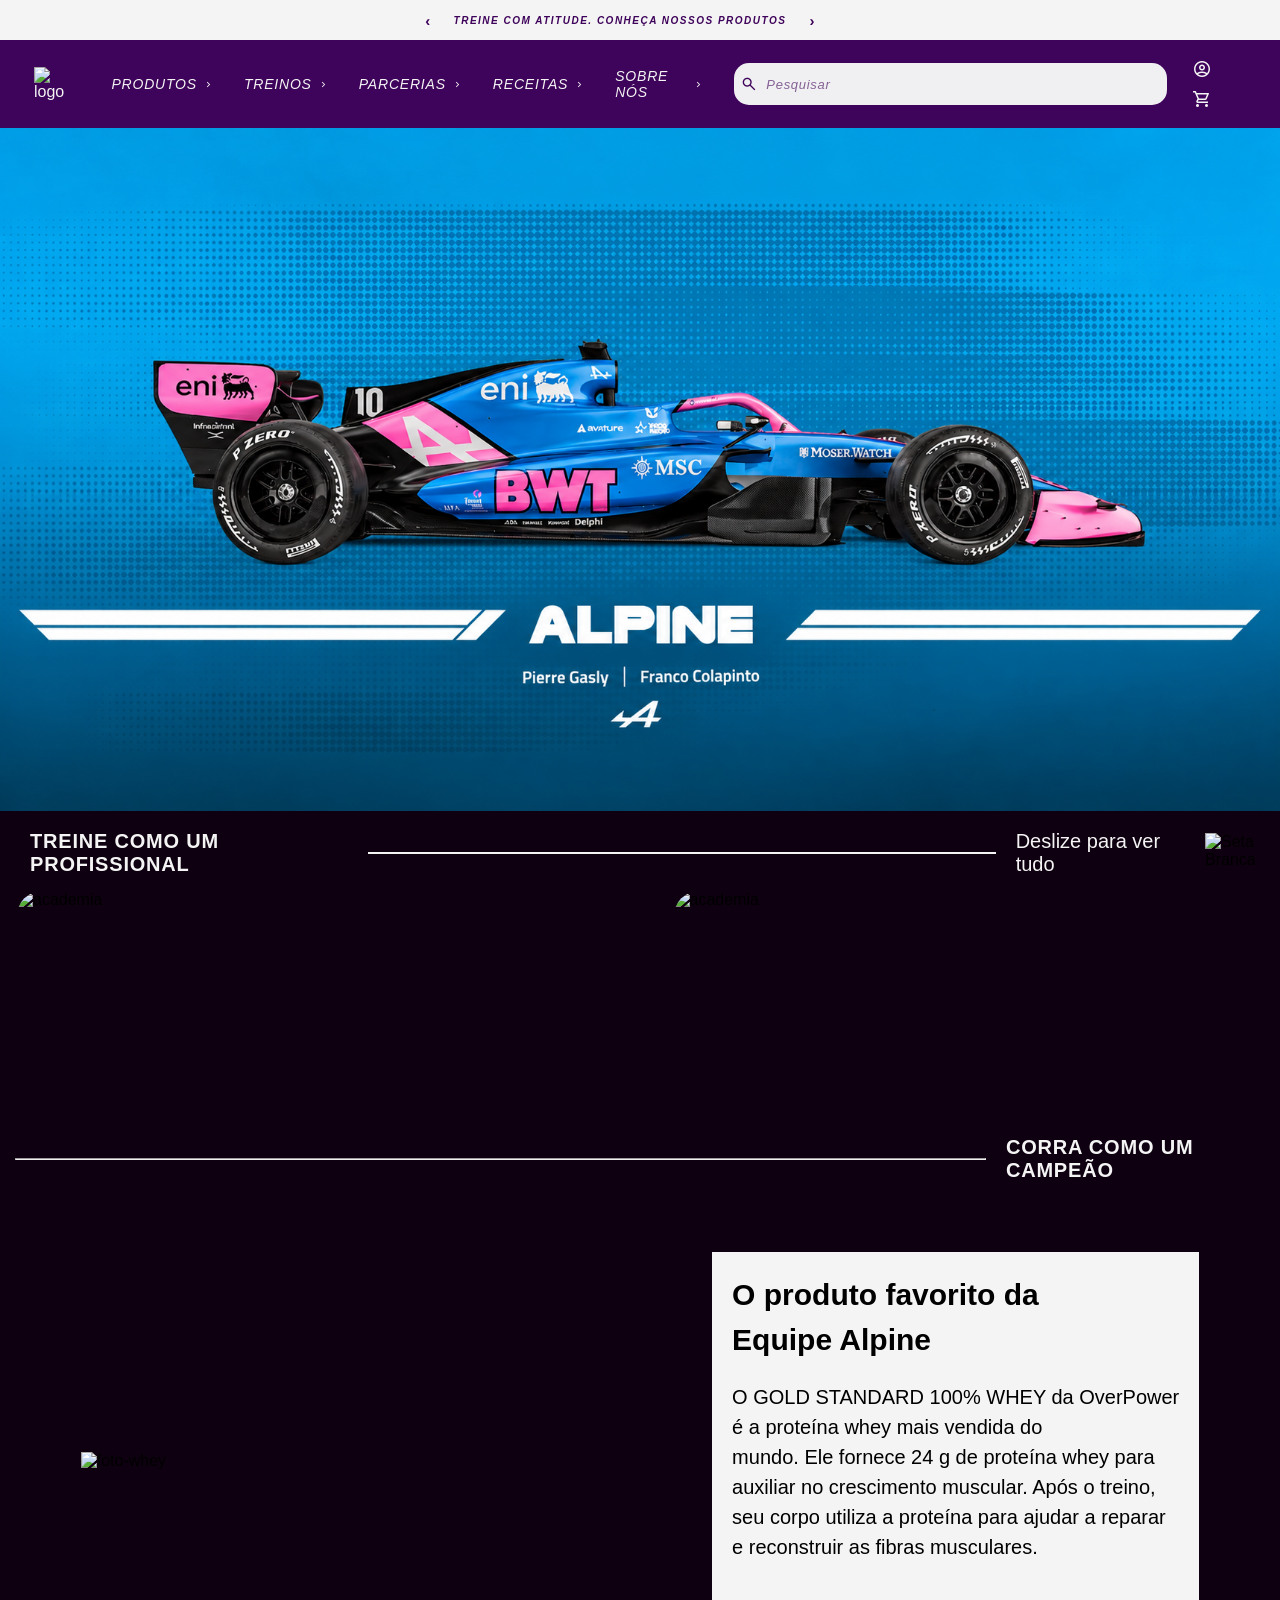
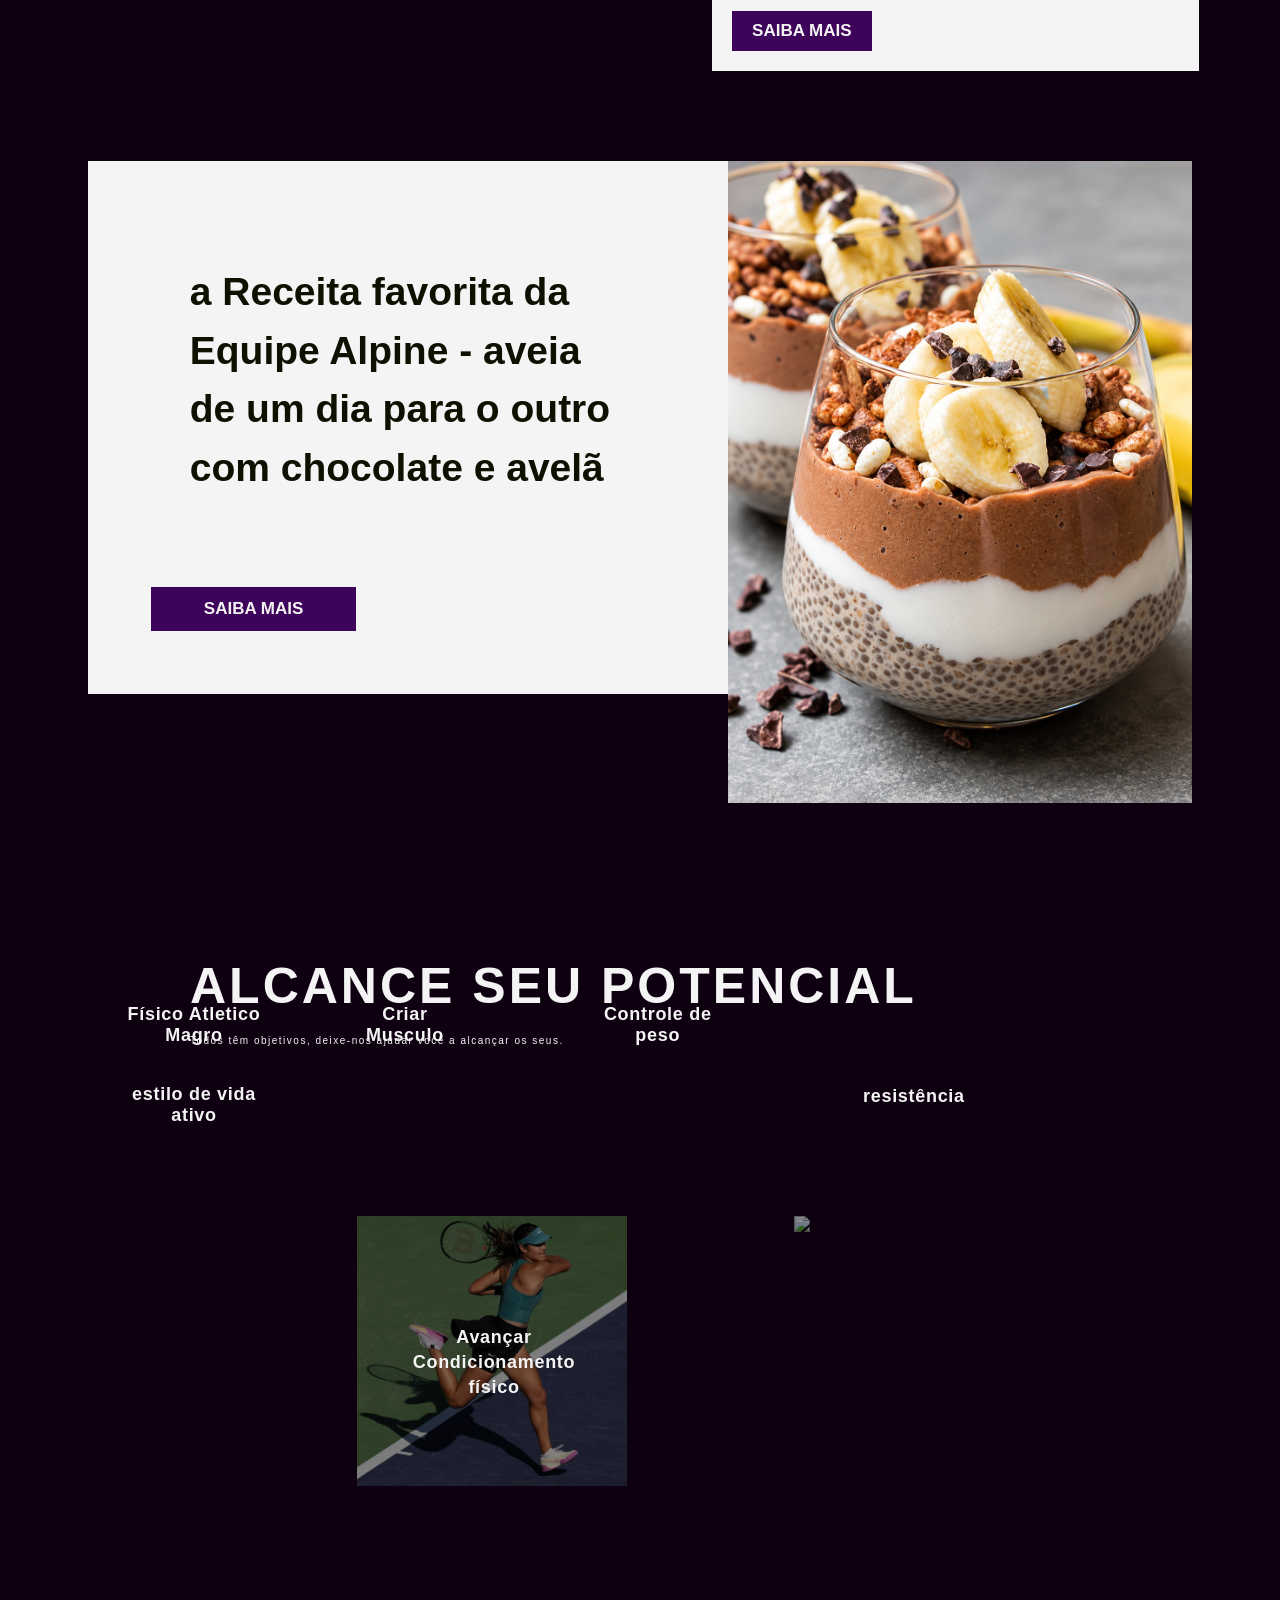
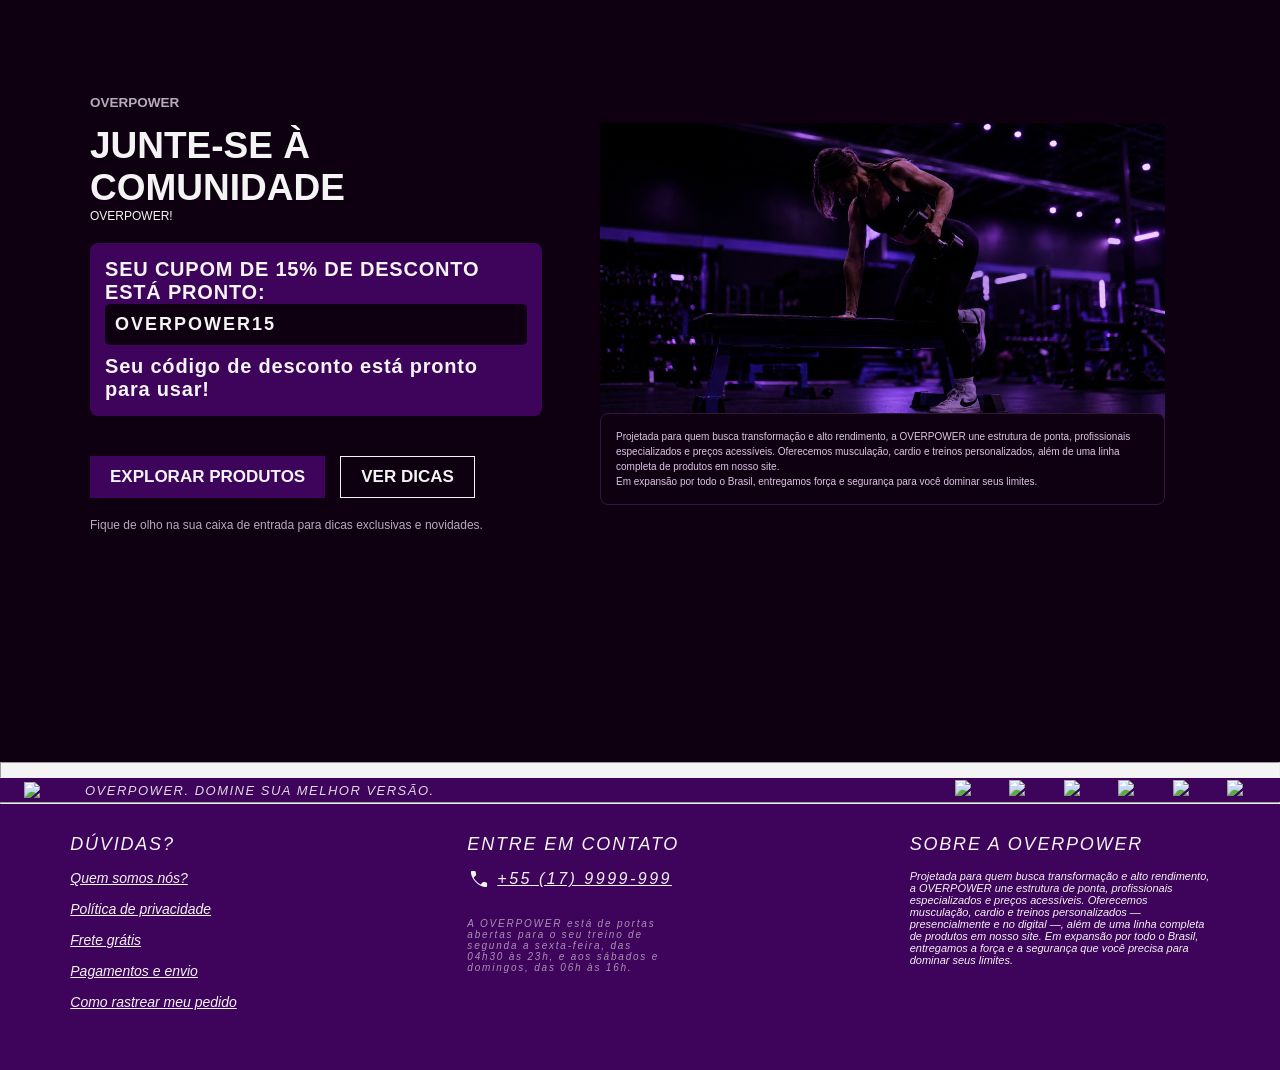
==== alpine.html @ 9fbe12ad "Add files via upload" ====
<!DOCTYPE html>
<html lang="pt-br">
<head>
    <link rel="icon" href="imagem/icone_topo_chrome.png" type="image/x-icon">
    <meta charset="UTF-8">
    <meta name="viewport" content="width=device-width, initial-scale=1.0">
    <title>OVERPOWER</title>
    <link rel="stylesheet" href="alpine.css">
    <!--link dos icones -->
    <link rel="stylesheet"
        href="https://fonts.googleapis.com/css2?family=Material+Symbols+Outlined:opsz,wght,FILL,GRAD@20..48,100..700,0..1,-50..200&icon" />
<body>
    <header class="carrosel">
        <input type="radio" name="frase_control" id="frase1" checked>
        <input type="radio" name="frase_control" id="frase2">
        <input type="radio" name="frase_control" id="frase3">
        <input type="radio" name="frase_control" id="frase4">
        <div class="frase_item item_1"> <!--setas laterais-->
            <label for="frase4" class="seta">&lsaquo;</label>
            <span class="frase">TREINE COM ATITUDE. CONHEÇA NOSSOS PRODUTOS</span>
            <label for="frase2" class="seta">&rsaquo;</label>
        </div>
        <div class="frase_item item_2">
            <label for="frase1" class="seta">&lsaquo;</label>
            <span class="frase">DESCUBRA ONDE A EVOLUÇÃO ACONTECE. CONHEÇA A OVERPOWER</span>
            <label for="frase3" class="seta">&rsaquo;</label>
        </div>
        <div class="frase_item item_3">
            <label for="frase2" class="seta">&lsaquo;</label>
            <span class="frase">UMA REDE FEITA PARA QUEM QUER EVOLUIR. CONHEÇA NOSSOS PARCEIROS</span>
            <label for="frase4" class="seta">&rsaquo;</label>
        </div>
        <div class="frase_item item_4">
            <label for="frase3" class="seta">&lsaquo;</label>
            <span class="frase">DESAFIE SEUS LIMITES. ULTRAPASSE-OS. EXPLORE NOSSOS TREINOS</span>
            <label for="frase1" class="seta">&rsaquo;</label>
        </div>
        <section class="carrosel_header">
            <input type="radio" name="carrosel_control" id="carrosel1" checked>
            <input type="radio" name="carrosel_control" id="carrosel2">
            <input type="radio" name="carrosel_control" id="carrosel3">
            <input type="radio" name="carrosel_control" id="carrosel4">
        </section>
    </header>
    <nav>
        <div id="parte_esquerda_menu">
            <a href="index.html"><img src="imagem/logo branca com fundo roxo.png" alt="logo" width="180px" class="logo_menu"></a>
            <!--TOPICOS MENU-->
            <section>
                <a href="produtos.html"><h5>PRODUTOS</h5></a>
                <span class="material-symbols-outlined">
                    chevron_right
                </span>
            </section>
            <section>
                <a href="treinos.html"><h5>TREINOS</h5></a>
                <span class="material-symbols-outlined">
                    chevron_right
                </span>
            </section>
            <section>
                <a href="parcerias.html"><h5>PARCERIAS</h5></a>
                <span class="material-symbols-outlined">
                    chevron_right
                </span>
            </section>
            <section>
                <a href="receitas.html"><h5>RECEITAS</h5></a>
                <span class="material-symbols-outlined">
                    chevron_right
                </span>
            </section>
            <section>
                <a href="sobrenos.html"><h5>SOBRE NÓS</h5></a>
                <span class="material-symbols-outlined">
                    chevron_right
                </span>
            </section>
        </div>
        <div id="parte_direita_menu">
            <!-- parte de pesquisa-->
            <div id="pesquisa">
                <span class="material-symbols-outlined">
                    search
                </span>
                <input type="text" placeholder="Pesquisar">
            </div>
            <div id="icones_lateral_menu">
                <span class="material-symbols-outlined">
                    account_circle
                </span>
                <a href="carrinho.html">
                    <span class="material-symbols-outlined">
                        shopping_cart
                    </span>
                </a>
            </div>
        </div>
    </nav>

      <img
        class="banner"
        src="imagens-parceria/foto - alpine.png"
        alt="banner alpine"
      />

      <section class="profissional">
        <h4 style="margin-left: 15px">TREINE COMO UM PROFISSIONAL</h4>
        <hr class="linha-1" />
        <p class="deslize">Deslize para ver tudo</p>
        <img
          class="seta-branca"
          src="imagens-parceria/Ícone Roxo com Seta Branca.png"
          alt="Seta Branca"
        />
      </section>

      <section class="fotos">
        <img
          class="pierre"
          src="imagens-parceria/foto pierre.png"
          alt="academia"
        />
        <img
          class="colapinto"
          src="imagens-parceria/foto colapinto.png"
          alt="academia"
        />
      </section>

      <section class="corra">
        <hr class="linha" />

        <h4>CORRA COMO UM CAMPEÃO</h4>
      </section>

      <section class="whey">
        <img src="imagens-parceria/foto png - whey (2).png" alt="foto-whey" width="480px"/>

        <background class="background-whey">
          <h3 class="tituloh3">
            O produto favorito da <br />
            Equipe Alpine
          </h3>

          <p class="texto-whey">
            O GOLD STANDARD 100% WHEY da OverPower <br />é a proteína whey mais
            vendida do <br />
            mundo. Ele fornece 24 g de proteína whey para <br />
            auxiliar no crescimento muscular. Após o treino, <br />
            seu corpo utiliza a proteína para ajudar a reparar <br />
            e reconstruir as fibras musculares.
          </p>

          <a href="produtos.html"><button class="botao_whey">SAIBA MAIS</button></a>
        </background>
      </section>


      <section class="receitas">
        <div class="background-receitas">
          <h3 class="titulo-receita">
            a Receita favorita da Equipe Alpine - aveia de um dia para o outro com
            chocolate e avelã
          </h3>

          <a href="receitas.html"><div class="botao_receitas">SAIBA MAIS</div></a>
        </div>
        <div>
          <img
            class="bebida"
            src="imagens-parceria/foto - bebida favorita.png"
            alt=""
            width="100%"
          />
        </div>
      </section>


      <section class="potencial">
      
        <h3 class="titulo-potencial">ALCANCE SEU POTENCIAL</h3>

        <p class="texto-potencial">
          Todos têm objetivos, deixe-nos ajudar você a alcançar os seus.
        </p>
   
      </section>


 <div class="treinos">
      
        <section class="fisico">
         
            <a href="treinos.html"><img class= "foto-fisico" src="imagens-parceria/foto - físico atletico e magro.jpg" alt=""></a>
            <h4 class="texto-fisico">Físico Atletico <br> Magro</h4>
       
        </section>

        <section class="musculo">
         
            <a href="treinos.html"><img class= "foto-musculo" src="imagens-parceria/foto - criar musculo.png" alt=""></a>
            <h4 class="texto-musculo">Criar <br> Musculo</h4>
       
        </section>

        <section class="peso">

            <a href="treinos.html"><img class= "foto-peso" src="imagens-parceria/foto - controle de peso.jpg" alt=""></a>
            <h4 class="texto-peso">Controle de <br> peso</h4>

        </section>

    </div>
      
      
      <div class="treinos2">
      
        <section class="estilo">
         
            <a href="treinos.html"><img class= "foto-estilo" src="imagens-parceria/foto - corrida.png" alt=""></a>
            <h4 class="texto-estilo">estilo de vida <br>ativo</h4>
       
        </section>
   

        <section class="condicionamento">
         
            <a href="treinos.html"><img class= "foto-condicionamento" src="imagens-parceria/foto - condicionamento.jpeg"></a>
            <h4 class="texto-condicionamento">Avançar <br>Condicionamento <br>físico</h4>
       
        </section>

        <section class="resistencia">

            <a href="treinos.html"><img class= "foto-resistencia" src="imagens-parceria/foto - resistencia.png"></a>
            <h4 class="texto-resistencia">resistência</h4>

        </section>

    </div>
  

<section class="anuncio">

 
    <div class="conteudo-anuncio">

        <div class="titulo-anuncio">
            <h2>OVERPOWER</h2>
        </div>

        <h1 class="titulo-principal">JUNTE-SE À COMUNIDADE</h1>
        <p>OVERPOWER!</p>

        <div class="cupom">
           
            <h4>SEU CUPOM DE 15% DE DESCONTO ESTÁ PRONTO:</h4>

            <div class="codigo-cupom">
                <h2>OVERPOWER15</h2>
            </div>

            <h4>
                Seu código de desconto está pronto para usar!
            </h4>
       
        </div>



        <div class="botoes">
           
            <button class="botao-roxo">EXPLORAR PRODUTOS</button>

          
             <button class="botao-contorno">VER DICAS</button>
       
        </div>

        <p class="texto-final">
            Fique de olho na sua caixa de entrada para dicas
            exclusivas e novidades.
        </p>

    </div>

    
    <div class="imagem-anuncio">

        <img src="imagens-parceria/foto - anuncio.png" alt="">

        <div class="texto-imagem">
            <p>
                Projetada para quem busca transformação e alto
                rendimento, a OVERPOWER une estrutura de ponta,
                profissionais especializados e preços acessíveis.
                Oferecemos musculação, cardio e treinos personalizados,
                além de uma linha completa de produtos em nosso site.
            </p>

            <p>
                Em expansão por todo o Brasil, entregamos força
                e segurança para você dominar seus limites.
            </p>
        </div>

    </div>

</section>


      
      <hr id="barra_maior">
    <footer>
    
        <div class="parte_superior">
            <section id="frase_e_icone">
            <img src="imagem/icone fundo removido.png" width="55px">
            <p class="frase_footer"><i> OVERPOWER. DOMINE SUA MELHOR VERSÃO. </i></p>
            </section>
            <div id="icones">
                <img class="icones_redes" src="imagem/Platform=X (Twitter), Color=Negative.png" width="20px">
                <img class="icones_redes" src="imagem/Platform=TikTok, Color=Negative.png" width="20px">
                <img class="icones_redes" src="imagem/Platform=Facebook, Color=Negative.png" width="20px">
                <img class="icones_redes" src="imagem/Platform=Instagram, Color=Negative.png" width="20px">
                <img class="icones_redes" src="imagem/Platform=YouTube, Color=Negative.png" width="22px">
                <img class="icones_redes" src="imagem/Platform=WhatsApp, Color=Negative.png" width="20px">
            </div>
        </div>
        
        <hr id="barra_menor">
        <div class="caixa_do_rodape">
                <div class="caixas">
                    <h5><i>DÚVIDAS?</i></h5>
                    <a href="sobrenos.html"><p><i>Quem somos nós?</i></p></a>
                    <p><i>Política de privacidade</i></p>
                    <p><i>Frete grátis</i></p>
                    <p><i>Pagamentos e envio</i></p>
                    <p><i>Como rastrear meu pedido</i></p>
                </div>
                <div class="caixas">
                    <h5><i>ENTRE EM CONTATO</i></h5>
                    <div id="contato">
                        <span class="material-symbols-outlined" style=" color: #f4f4f4;
                                font-variation-settings:
                                'FILL' 5,
                                'wght' 200,
                                'GRAD' 10,
                                'opsz' 24">
                            call
                        </span>
                        <p><i>+55 (17) 9999-999</i></p>
                    </div>
                    <p id="contato_especifico"><i>A OVERPOWER está de portas abertas para o seu treino de segunda a sexta-feira, das 04h30 às 23h, e aos sábados e domingos, das 06h às 16h.</i></p>
                
                </div>
                <div class="caixas">
                    
                    <a href="sobrenos.html"><h5><i>SOBRE A OVERPOWER</i></h5></a>
                    <p id="sobre_frase_rodape"><i>Projetada para quem busca transformação e alto rendimento, a OVERPOWER une estrutura de ponta, profissionais especializados e preços acessíveis. Oferecemos musculação, cardio e treinos personalizados — presencialmente e no digital —, além de uma linha completa de produtos em nosso site.
                    Em expansão por todo o Brasil, entregamos a força e a segurança que você precisa para dominar seus limites.</i></p>
                </div>
        </div>
    </footer>
---- alpine.css ----
*{
    margin: 0;
    padding: 0;
    box-sizing: border-box;
    font-family:'lemon milk', sans-serif;
}
a{
    color: #f4f4f4;
    text-decoration: none;
}
header{
    background-color: #f4f4f4;
    color: #3e035a;
    padding: 10px;
    gap: 40px;
    font-size: 9px;
    font-weight: bold;
    text-underline-offset: 3px;
    letter-spacing: 0.3px;
}    
.carrosel{
    position: relative;
    display: flex;
    justify-content: center;    
    align-items: center;
    min-height: 40px;
    overflow: hidden;
}
.carrosel input[type="radio"]{
    display: none;
}
.frase_item{
    position: absolute;
    display: flex;
    align-items: center;
    gap: 15px;
    opacity: 0;
    visibility: hidden;
    transition: opacity 0.5s ease-in-out, visibility 0.5s ease-in-out;
}
#frase1:checked ~ .item_1,
#frase2:checked ~ .item_2, 
#frase3:checked ~ .item_3,
#frase4:checked ~ .item_4{
    opacity: 1;
    visibility: visible;
    position: relative;
}
.seta{
    cursor: pointer;
    font-size: 15px;
    font-weight: bold; 
    user-select: none;
    padding: 0px 8px;
}
.seta:hover{
    color: #3e035a83;
}
.frase{
    font-size: 10px;
    font-style: italic;
    letter-spacing: 1.5px;
    text-align: center;
    margin:0px;
}
nav{
    display: flex;
    background-color: #3e035a;
    padding: 14px;
    color: #f4f4f4;
    align-items: center;
    gap: 30px;
    justify-content: space-between;
}
#parte_esquerda_menu{
    display: flex;
    justify-content: flex-start;
    gap: 30px;
}
nav h5{
   font-size: 14px;
   font-style:italic;
   font-weight: 500;
   letter-spacing: 0.8px;
   transition: color 0.3s ease-in-out, text-decoration 0.3s ease-in-out; 
}
nav .material-symbols-outlined{
    font-size:11px;
    transition: color 0.3s ease-in-out; 
}
.logo_menu{
    margin-right: 15px;
    margin-left: 20px;
}
nav section{
    display: flex;
    align-items:center;
    gap: 6px;
}
nav section:hover{
    color:#f4f4f4af;
    cursor: pointer;
}
nav h5:hover{
    color:#f4f4f4af;
    cursor: pointer;
    text-decoration: underline;
   /* dar espaço entre a linha e o texto */
   text-underline-offset: 3px;
}
#pesquisa{
    display: flex;
    align-items: center;
    font-size: 10px;
    font-style:italic;
    font-weight: 540;
    letter-spacing: 0.7px;
    gap: 8px;
    background-color: #f4f4f4fa;
    color: #3e035a;
    padding: 12px;
    padding-left: 6px;
    padding-right: 250px;
    border-radius: 15px;
}
#pesquisa input {
    background: transparent; /* Remove o fundo branco padrão */
    border: none;      
    outline: none;           /* Remove aquela borda preta/azul que aparece ao clicar */
    color: #3e035a;        
    font-size: 13px;
    font-style: italic;
    font-weight: 500;
    letter-spacing: 0.7px;
    width: 100%;             /* Faz o campo de texto ocupar o resto do espaço interno */
}
/*Cor do texto de exemplo (Placeholder) */
#pesquisa input::placeholder {
    color: #3e035a99;        /* Deixa o "Pesquisar" um pouco mais transparente */
}
#pesquisa .material-symbols-outlined{
    font-size: 18px;
}
#parte_direita_menu{
    display: flex;
    gap: 20px;
    align-items: center;
    color: #f4f4f4;
    justify-content:flex-end;
    margin-right: 20px;
}
#icones_lateral_menu .material-symbols-outlined{
    font-size: 20px;
    padding:5px
}






body{
    background-color: #0f0011;
    
}

.banner{
    
width: 100%;
    height: auto;

}

.linha-1{
    border: 1px solid #f4f4f4;
    width: 700px;
}

.seta-branca{width: 50px;
    height: 40px;
    margin-right: 10px;
cursor: pointer;
}

h4{
    font-size: 20px;
    letter-spacing: 0.8px;
    color:#f4f4f4;
   font-size: 20px;
   
}

.deslize{
color:#f4f4f4;
font-size: 20px;
}

.profissional{
    display: flex;
    align-items: center;
    margin-top: 40px;
    gap: 20px;
    margin: 15px;
}

.fotos{
   display: flex;
gap: 35px;
padding: center;
  
}

.colapinto{
    width: 699px;
    height: 230px;
    border-radius: 25px;
    display: flex;
    align-items: center;
    margin-left: 15px;
}

.pierre{
    width: 699px;
    height: 230px;
    border-radius: 25px;
    display: flex;
    align-items: center;
   margin-left: 17px;
}

.corra{
    display: flex;
    align-items: center;
    margin: 15px;
    gap: 20px;
    margin-bottom: 50px;
}

.linha{
    width:1130px;
   
}


/* Seção Whey */

.whey{
    align-items: center;
    display: flex;
    margin-top: 90px;
    gap: 20px;
    margin: 15px;
    justify-content: space-around;
    margin-bottom: 50px;
}

.background-whey{
 
    padding:70px;
    background-color: #f4f4f4;
    padding: 20px;
    margin-top: 20px;
    margin-bottom: 20px;
}

.tituloh3{
   font-size: 30px;
   line-height: 1.5; /* Ajusta o espaçamento entre linhas */
}

.texto-whey{
   margin-top: 20px;
    font-size: 20px;
   line-height: 1.5; 
}

.botao_whey{
    margin-top: 11%; 
    background-color: #3e035a;
    color: #f4f4f4;
    padding: 10px 20px;
    border: none;
    font-size: 17px;
    font-weight: bold;
    transition: background-color 0.3s ease-in-out, color 0.3s ease-in-out;
}

.botao_whey:hover{
    background-color: #0f0011;
    color: #f4f4f4;
    transition: 0.3s ease-in-out, color 0.3s ease-in-out;
}


/* Seção receitas */

.receitas{
    
    background-color: #0f0011;
    display: flex; 
    justify-content: center;
    width: 100%;
    margin-left: 0px;
    margin-top: 70px;
    margin-bottom: 50px;
    margin-right: auto;
   
   
}

.titulo-receita{    
    font-size: 39px;
    padding: 1em;
    line-height: 1.5; /* Ajusta o espaçamento entre linhas */
    color: #0f1100;
    width: 100%;
    
   
}

.background-receitas{
    background-color: #f4f4f4;
    padding: 7vh;
    height: 100%;
    width:50%;
   
}

.botao_receitas{
    text-align: center;
    width: 40%;
    margin-top: 10%; 
    background-color: #3e035a;
    color: #f4f4f4;
    padding: 12px;
    border: none;
    font-size: 17px;
    font-weight: bold;
    transition: background-color 0.3s ease-in-out, color 0.3s ease-in-out;
}

.botao_receitas:hover{
    background-color: #0f0011;
    color: #f4f4f4;
    transition: 0.3s ease-in-out, color 0.3s ease-in-out;
}

.bebida{
    height: 71.3vh;
    width: 100%;
  
  
}


/* Seção Potencial */


.potencial{
    margin-bottom: 90px;
    margin-top: 150px;
}


.titulo-potencial{
    font-size: 50px;
    letter-spacing: 3px;
    color: #f4f4f4;
    margin-top: 40px;
    margin-bottom: 20px;
    margin-left: 190px;

}

.texto-potencial{
    font-size: 10px;
    letter-spacing: 1.5px;
    color: #f4f4f4;
    margin-bottom: 40px;
    margin-left: 190px;
    

}


/* Seção Físico*/

.treinos{
    display: flex;
    gap: 167px;
}


.foto-fisico{
  
    filter: brightness(55%); /*deixa a foto mais escura*/
    width: 270px;
    height: auto;
    margin-left: 190px
   
}

.texto-fisico{
text-align: center;
 color: #f4f4f4;
letter-spacing: 0.7px;
transform: translate(99px,-150px );
font-size: 18px;
cursor: pointer;

}

.texto-fisico:hover{
    text-decoration: underline;
}




.foto-musculo{
    filter: brightness(55%); /*deixa a foto mais escura*/
    width: 270px;
    height: auto;
  
}

.texto-musculo{
text-align: center;
 color: #f4f4f4;
letter-spacing: 0.7px;
transform: translate(9px,-150px );
font-size: 18px;
cursor: pointer;

}

.texto-musculo:hover{
    text-decoration: underline;
}



.foto-peso{
    filter: brightness(55%); /*deixa a foto mais escura*/
    width: 270px;
    height: auto;
  
}

.texto-peso{
cursor: pointer;
text-align: center;
color: #f4f4f4;
letter-spacing: 0.7px;
transform: translate(2px,-150px );
font-size: 18px

}

.texto-peso:hover{
    text-decoration: underline;
}


.treinos2{
    display: flex;
    gap: 167px;
    margin-top:20px;
    margin-bottom:100px

}

.foto-estilo{
    filter: brightness(55%); /*deixa a foto mais escura*/
    width: 270px;
    height: auto;
    margin-left: 190px;

}

.texto-estilo{
text-align: center;
color: #f4f4f4;
letter-spacing: 0.7px;
transform: translate(99px,-150px );
font-size: 18px;
cursor: pointer;

}

.texto-estilo:hover{
    text-decoration: underline;
}


.foto-condicionamento{
    filter: brightness(55%); /*deixa a foto mais escura*/
    width: 270px;
    height: auto;
  
}

.texto-condicionamento{
text-align: center;
 color: #f4f4f4;
letter-spacing: 0.7px;
transform: translate(2px, -165px );
font-size: 18px;
line-height: 25px;
cursor: pointer;

}

.texto-condicionamento:hover{
    text-decoration: underline;
}



.foto-resistencia{
    filter: brightness(55%); /*deixa a foto mais escura*/
    width: 270px;
    height: auto;
  
}

.texto-resistencia{
cursor: pointer;
 color: #f4f4f4;
letter-spacing: 0.7px;
transform: translate(69px,-150px );         /* faz as coisas deslizarem*/
font-size: 18px

}

.texto-resistencia:hover{
    text-decoration: underline;
}


.anuncio {
    justify-content: center;
    background: #0f0011;
    color: #f4f4f4;
    display: flex;
    justify-content: space-between;
    align-items: center;
    gap: 10px;
    padding: 30px;
    margin: 30px;
    margin-left: 60px;;
    margin-bottom: 200px;
}


.conteudo-anuncio {
    width: 40%;
}


.titulo-principal{
    font-size: 37px;
}

.titulo-anuncio {
    display: flex;
    align-items: center;
    gap: 15px;
    margin-bottom: 15px;
    font-size: 20px;
    color: #f4f4f4;
    font-size: 13px;
}

.titulo-anuncio{
    font-size: 9px;
    color: #b9aabb;
}

.conteudo-anuncio{
    font-size: 28px;
    
}

.conteudo-anuncio p {
    font-size: 12px;
}


.cupom {
    background: #3E035A;
    padding: 15px;
    border-radius: 8px;
    font-size: 18px;
    margin-top: 20px;
   
}

.cupom small {
    display: block;            /* Coloca o elemento em uma linha própria */
    font-size: 9px;
    margin-bottom: 10px;
}

.codigo-cupom {
    background: #0f0011;
    padding: 10px;
    border-radius: 5px;
    margin-bottom: 10px;
}

.codigo-cupom  {
    font-size: 12px;
    letter-spacing: 2px;
}


.botoes {
    display: flex;
    gap: 15px;
    
}

.botao {
    text-decoration: none;
    font-size: 10px;
    padding: 12px 18px;
    border-radius: 5px;
    transition: 0.5s;
}


.botao-roxo {
   
    margin-top: 9%; 
    background-color: #3e035a;
    color: #f4f4f4;
    padding: 10px 20px;
    border: none;
    font-size: 17px;
    font-weight: bold;
    transition: background-color 0.3s ease-in-out, color 0.3s ease-in-out;
   

}


.botao-roxo:hover {
    background: #f4f4f4;
    color: #0f0011;
   
    
}

.botao-contorno {
    border: 1px solid #f4f4f4;
    padding: 10px 20px;
    font-size: 17px;
    font-weight: bold;
    transition: background-color 0.3s ease-in-out, color 0.3s ease-in-out;
    background: #0f0011;
    color: #f4f4f4;
    margin-top: 9%;
    

}

.botao-contorno:hover {
    background: #f4f4f4;
    color: #3e035a;
   
}


.texto-final {
    color: #b9aabb;
    margin-top: 20px;
}



/* foto */

.imagem-anuncio {
    width: 50%;
    margin-right: 55px;
}

.imagem-anuncio img {
    width: 100%;
    height: 300px;
    object-fit: cover;
    display: block;
    margin-right: 50px;
}

.texto-imagem {
    background: #0f0011;
    padding: 15px;
    border: 1px solid #35143d;
    border-radius: 8px;
    margin-top: -10px;
    position: relative;
}

.texto-imagem p {
    color: #e0c3e8;
    font-size: 10px;
    line-height: 1.5;
}


/* Footer */

#barra_maior{
    height: 16px;
    background-color: #f4f4f4;
    box-shadow: 0px 10px 15px rgba(0, 0, 0, 0.3);
}
footer{
    background-color: #3e035a;
}
.parte_superior{
    display: flex;
    flex-direction: row;
    align-items: center;
    justify-content:space-between;
}
#frase_e_icone{
    display: flex;
    justify-content: flex-start;
    align-items: center;
    font-size: 13px;
    letter-spacing: 1.5px;
    padding: 4px;
    margin-left: 20px;
    color: #f4f4f4e3;
    font-weight: normal;
}
.frase_footer{
    margin-left: 6px;
}
.icones_redes{
    margin-left: 17px;
    margin-right: 17px;
    align-items: center;
    flex-direction: row;
    transition:0.5s ease-in-out, color 0.5s ease-in-out;
}
#icones{
    margin-right: 20px;
}
.icones_redes:hover{
    width: 25px;
}
#barra_menor{
    height: 2px;
}
.caixas p{
    color: #f4f4f4;
    margin-top: 15px;
    margin-bottom: 15px;
    font-size: 14px;
    font-weight: lighter;
    text-decoration: underline;
    letter-spacing: 1.5;
    transition:0.3s ease-in-out, color 0.3s ease-in-out;
}
.caixas p:hover{
    color: #f4f4f477;
}
.caixas h5{
    color: #f4f4f4;
    font-size: 18px;
    letter-spacing: 1.8px;
    font-weight: normal;
}
#contato{
    display: flex;
    align-items: center;
    color: #f4f4f4;
    flex-direction: row;
    transition:0.3s ease-in-out, color 0.3s ease-in-out;
}
#contato p{
    margin-left: 6px;
    font-size: 16px;
    letter-spacing: 2.5px;
    font-weight: lighter;
}
#contato_especifico{
    text-decoration: none;
    letter-spacing: 1.8px;
    font-size: 10px;
    width: 200px;
    color: #f4f4f498;
    transition:0.3s ease-in-out, color 0.3s ease-in-out;
}
#contato_especifico:hover{
    color: #f4f4f4;
}
#sobre_frase_rodape{
    text-decoration: none;
    width: 300px;
    font-size: 11px;
}
.caixa_do_rodape{
    display: flex;
    justify-content: space-around;
    gap: 90px;
    margin-top: 30px;
    padding-bottom: 45px;
}
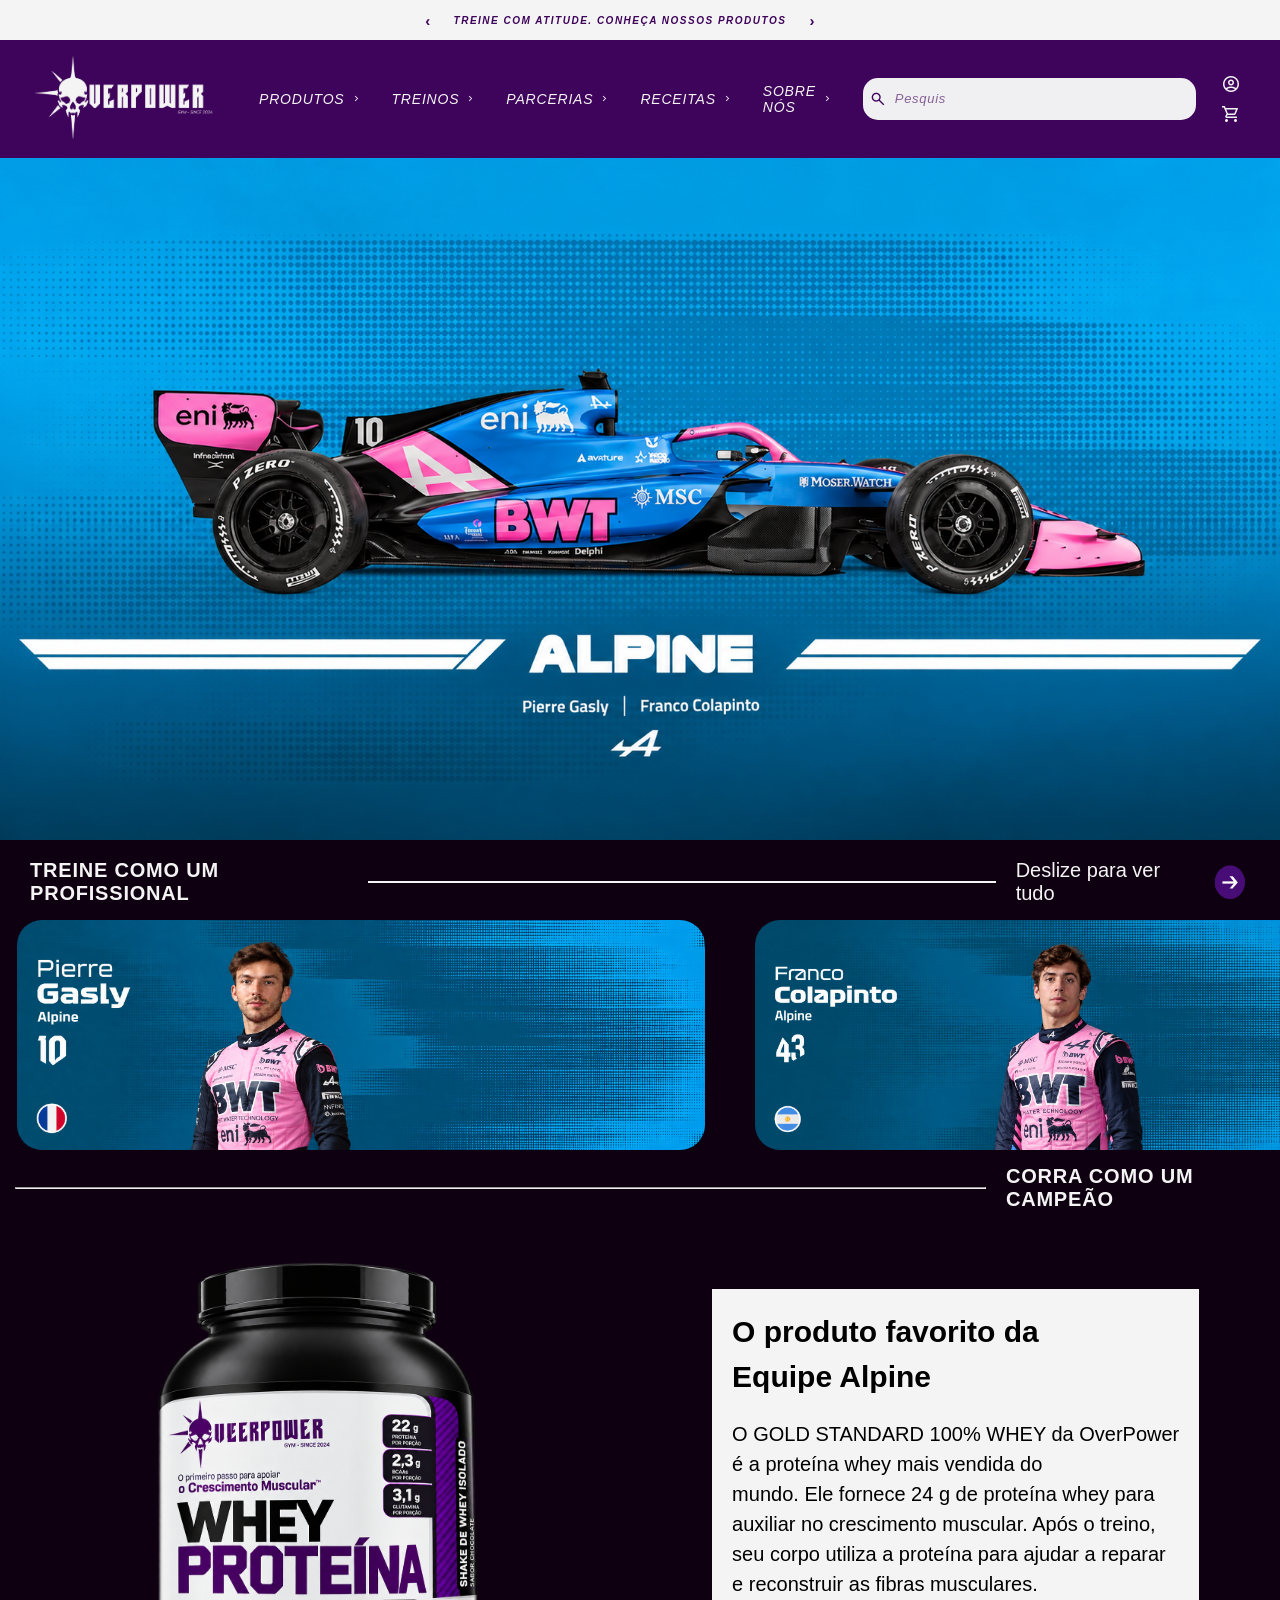
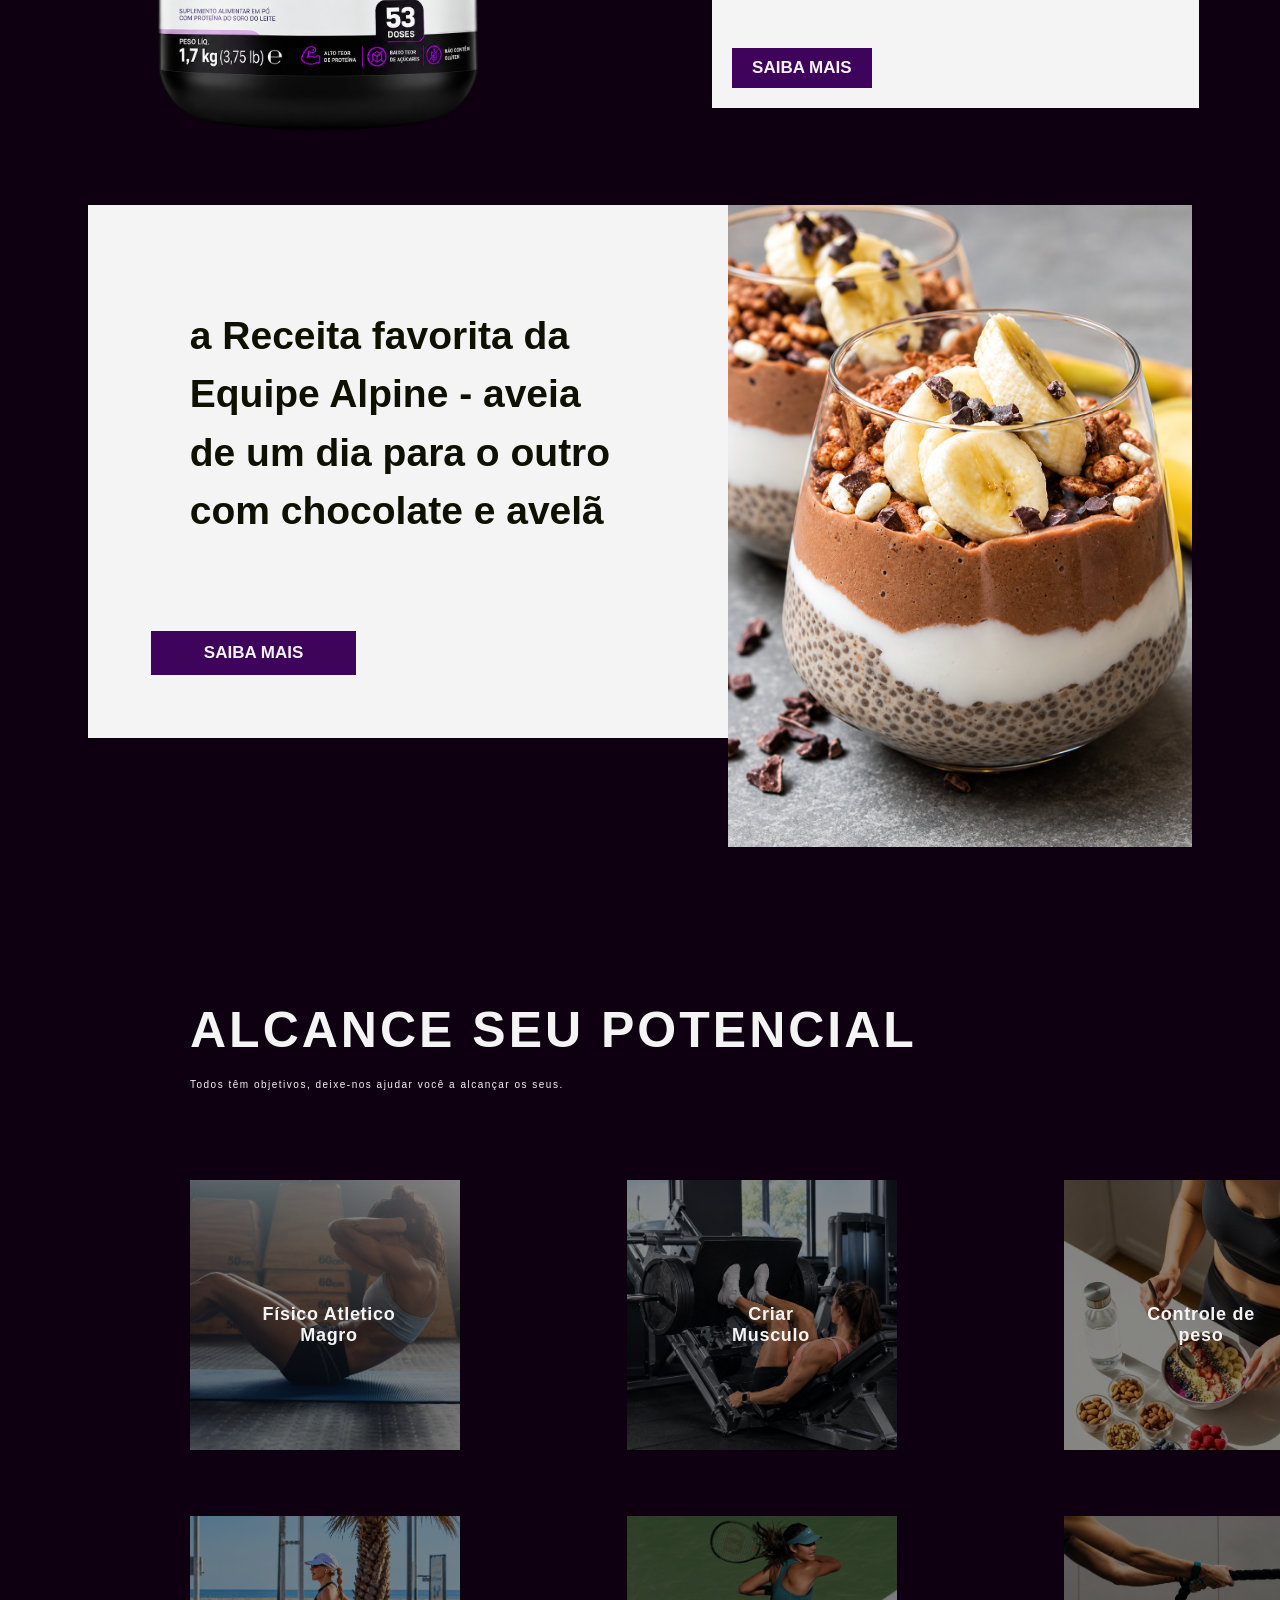
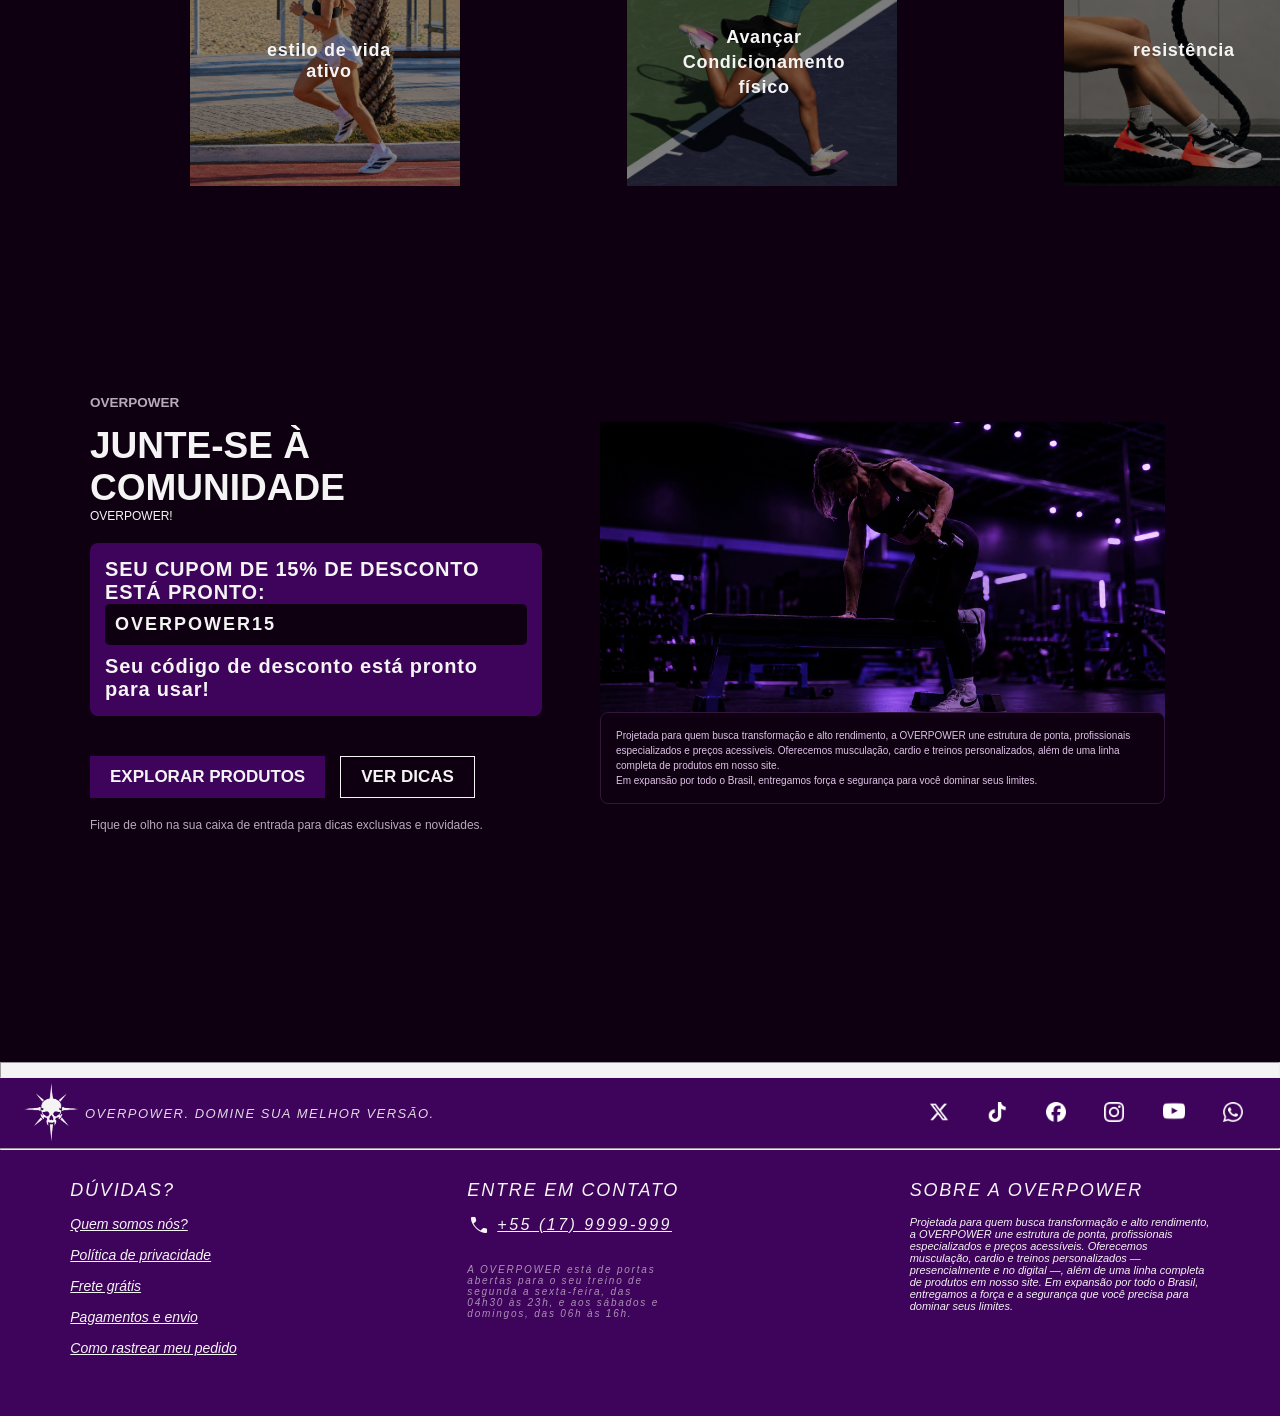
==== commit 9cfc3df5: "Update alpine.html" ====
--- a/alpine.html
+++ b/alpine.html
@@ -1,7 +1,7 @@
 <!DOCTYPE html>
 <html lang="pt-br">
 <head>
-    <link rel="icon" href="imagem/icone_topo_chrome.png" type="image/x-icon">
+    <link rel="icon" href="imagem/icone_top_chrome.png" type="image/x-icon">
     <meta charset="UTF-8">
     <meta name="viewport" content="width=device-width, initial-scale=1.0">
     <title>OVERPOWER</title>
@@ -362,4 +362,4 @@
                     Em expansão por todo o Brasil, entregamos a força e a segurança que você precisa para dominar seus limites.</i></p>
                 </div>
         </div>
-    </footer>+    </footer>
